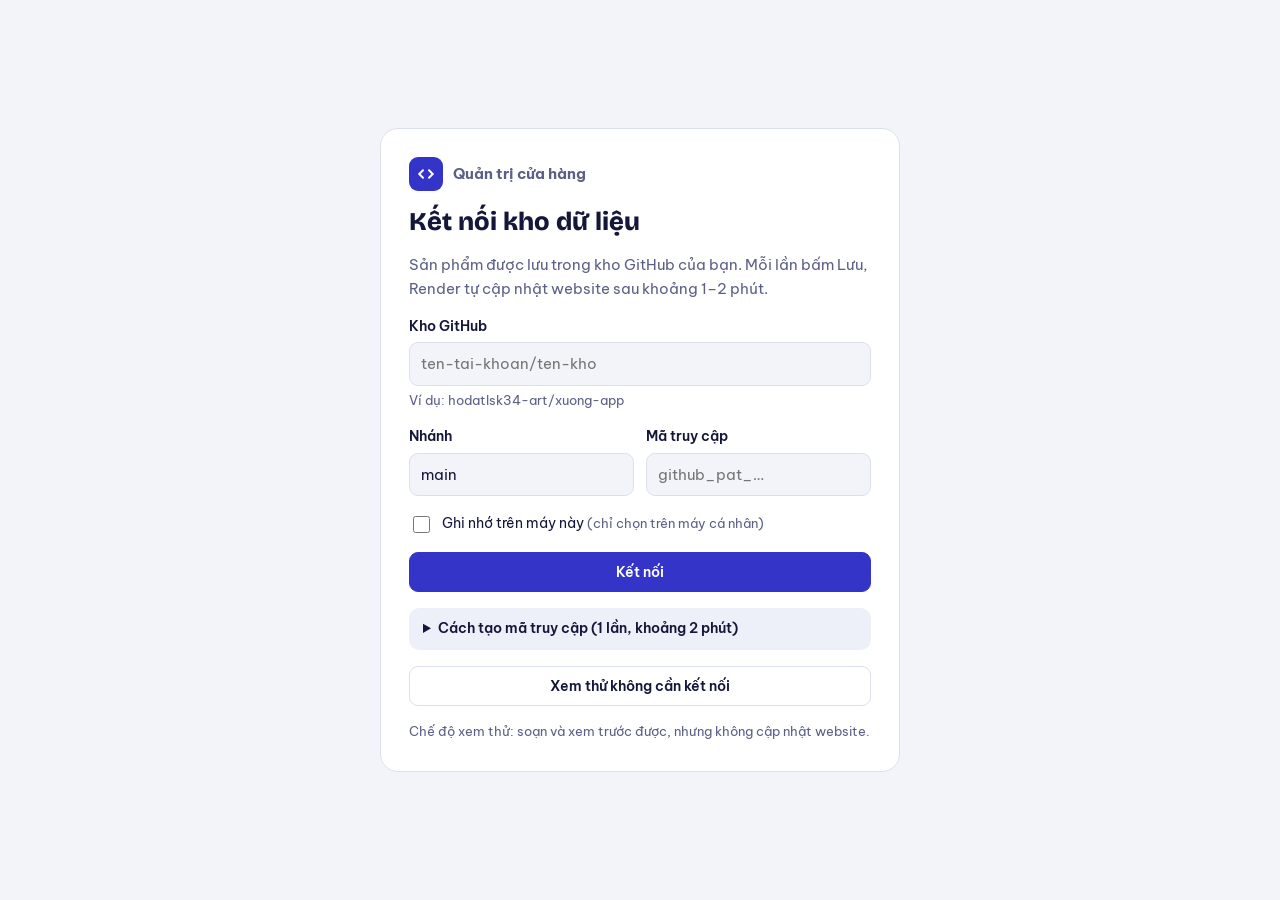
==== quan-tri.html @ 51f56c20 "Cửa hàng phần mềm + trang quản trị Co-Authored-By: Claude Opus 5.5 <noreply@anthropic.com> Claude-Se" ====
<!doctype html>
<html lang="vi">
<head>
<meta charset="utf-8">
<meta name="viewport" content="width=device-width, initial-scale=1, viewport-fit=cover">
<meta name="robots" content="noindex, nofollow">
<title>Quản trị cửa hàng</title>
<link rel="preconnect" href="https://fonts.googleapis.com">
<link rel="preconnect" href="https://fonts.gstatic.com" crossorigin>
<link rel="stylesheet" href="https://fonts.googleapis.com/css2?family=Bricolage+Grotesque:opsz,wght@12..96,600;12..96,800&family=Be+Vietnam+Pro:wght@400;500;600;700&family=JetBrains+Mono:wght@400;600&display=swap">
<link rel="stylesheet" href="assets/admin.css">
</head>
<body>
<div id="app"></div>
<script src="assets/admin.js"></script>
</body>
</html>
---- assets/admin.css ----
/* Trang quản trị — bàn làm việc: cột soạn thảo bên trái, thẻ xem trước + danh sách kiểm tra bên phải */
:root{
  --bg:#f3f4fa; --surface:#ffffff; --surface-2:#eef0f9; --ink:#14163a; --muted:#5c6085; --line:#dcdff0;
  --accent:#3434c9; --accent-ink:#ffffff; --accent-soft:#e8e9fc;
  --ok:#147a4a; --ok-soft:#dff3e8; --warn:#94570a; --warn-soft:#fdf0d6; --bad:#b42318; --bad-soft:#fde8e6;
  --mark:#ffe066; --mark-ink:#2b2400;
  --f-display:"Bricolage Grotesque","Be Vietnam Pro",system-ui,sans-serif;
  --f-body:"Be Vietnam Pro",system-ui,-apple-system,"Segoe UI",sans-serif;
  --f-mono:"JetBrains Mono",ui-monospace,Menlo,Consolas,monospace;
}
@media (prefers-color-scheme: dark){:root:not([data-theme="light"]){
  --bg:#0e0f22; --surface:#171933; --surface-2:#1f2245; --ink:#e9eaff; --muted:#a2a6cc; --line:#2b2e55;
  --accent:#8f91ff; --accent-ink:#0e0f22; --accent-soft:#25285c;
  --ok:#5fd39a; --ok-soft:#173a2b; --warn:#f2b75a; --warn-soft:#3a2c12; --bad:#ff8a80; --bad-soft:#3d1a18; color-scheme:dark}}
:root[data-theme="dark"]{
  --bg:#0e0f22; --surface:#171933; --surface-2:#1f2245; --ink:#e9eaff; --muted:#a2a6cc; --line:#2b2e55;
  --accent:#8f91ff; --accent-ink:#0e0f22; --accent-soft:#25285c;
  --ok:#5fd39a; --ok-soft:#173a2b; --warn:#f2b75a; --warn-soft:#3a2c12; --bad:#ff8a80; --bad-soft:#3d1a18; color-scheme:dark}
*{box-sizing:border-box}
html{overflow-x:hidden}
body{margin:0;background:var(--bg);color:var(--ink);font-family:var(--f-body);font-size:15px;line-height:1.55}
body::before{content:"";position:fixed;inset:0 0 auto;height:env(safe-area-inset-top,0px);z-index:40;background:var(--surface)}
h1,h2,h3{font-family:var(--f-display);margin:0;line-height:1.2}
a{color:var(--accent)}
:focus-visible{outline:2px solid var(--accent);outline-offset:2px}
.wrap{max-width:1240px;margin:0 auto;padding-left:max(16px,env(safe-area-inset-left,0px));padding-right:max(16px,env(safe-area-inset-right,0px))}
.muted{color:var(--muted)}
.mono{font-family:var(--f-mono);font-size:.8rem}
.small{font-size:.84rem}

.btn{display:inline-flex;align-items:center;justify-content:center;gap:6px;min-height:40px;border:1px solid var(--line);border-radius:9px;padding:8px 14px;font:inherit;font-weight:600;font-size:.9rem;cursor:pointer;background:var(--surface);color:var(--ink);text-decoration:none;white-space:nowrap}
.btn:hover{border-color:var(--accent)}
.btn:disabled{opacity:.5;cursor:not-allowed}
.btn-primary{background:var(--accent);border-color:var(--accent);color:var(--accent-ink)}
.btn-danger{color:var(--bad)}
.btn-sm{min-height:32px;padding:4px 10px;font-size:.82rem}
.btn-icon{min-width:32px;min-height:32px;padding:0 8px}
.pill{display:inline-flex;align-items:center;gap:5px;font-size:.74rem;font-weight:600;padding:2px 8px;border-radius:99px;background:var(--surface-2);color:var(--muted);white-space:nowrap}
.pill.ok{background:var(--ok-soft);color:var(--ok)}
.pill.warn{background:var(--warn-soft);color:var(--warn)}
.pill.bad{background:var(--bad-soft);color:var(--bad)}
.pill.ac{background:var(--accent-soft);color:var(--accent)}

/* login */
.login{min-height:100vh;display:grid;place-items:center;padding-block:32px}
.login-card{width:min(520px,100%);background:var(--surface);border:1px solid var(--line);border-radius:18px;padding:28px;display:grid;gap:16px}
.login-card h1{font-size:1.6rem;font-weight:800}
.logo{display:flex;align-items:center;gap:10px}
.logo span{width:34px;height:34px;border-radius:9px;background:var(--accent);display:grid;place-items:center}
details.help{background:var(--surface-2);border-radius:10px;padding:10px 14px;font-size:.88rem}
details.help summary{cursor:pointer;font-weight:600}
details.help ol{padding-left:20px;margin:8px 0 0}
.err{background:var(--bad-soft);color:var(--bad);border-radius:9px;padding:8px 12px;font-size:.88rem}
.info{background:var(--warn-soft);color:var(--warn);border-radius:9px;padding:8px 12px;font-size:.88rem}

/* fields */
.field{display:grid;gap:5px}
.field>span{font-weight:600;font-size:.86rem}
.field small{color:var(--muted);font-size:.8rem}
input[type=text],input[type=password],input[type=url],input[type=email],input[type=date],input[type=number],input:not([type]),select,textarea{
  width:100%;font:inherit;color:var(--ink);background:var(--bg);border:1px solid var(--line);border-radius:9px;padding:9px 11px;min-height:40px}
textarea{resize:vertical;min-height:84px;line-height:1.5}
input:focus,select:focus,textarea:focus{outline:none;border-color:var(--accent);box-shadow:0 0 0 3px var(--accent-soft)}
.check{display:flex;gap:9px;align-items:flex-start;font-size:.9rem;cursor:pointer}
.check input{margin-top:4px;accent-color:var(--accent);width:17px;height:17px;flex:none}
.g2{display:grid;grid-template-columns:1fr 1fr;gap:12px}
.g3{display:grid;grid-template-columns:repeat(3,1fr);gap:12px}
@media (max-width:640px){.g2,.g3{grid-template-columns:1fr}}
.count{float:right;font-weight:400;color:var(--muted);font-size:.78rem;font-variant-numeric:tabular-nums}

/* app bar */
.bar{position:sticky;top:env(safe-area-inset-top,0px);z-index:30;background:var(--surface);border-bottom:1px solid var(--line)}
.bar .wrap{display:flex;align-items:center;gap:12px;min-height:60px;flex-wrap:wrap;padding-block:8px}
.bar .logo b{font-family:var(--f-display);font-size:1.05rem}
.tabsnav{display:flex;gap:2px;margin-left:8px}
.tabsnav button{border:0;background:none;font:inherit;font-weight:500;color:var(--muted);padding:8px 12px;border-radius:8px;cursor:pointer}
.tabsnav button[aria-current="page"]{background:var(--accent-soft);color:var(--ink)}
.bar .right{margin-left:auto;display:flex;align-items:center;gap:8px;flex-wrap:wrap}
.dirty{font-size:.82rem;color:var(--warn);font-weight:600}
@media (max-width:760px){.bar{position:static}.tabsnav{margin-left:0}}

/* list */
.page{padding-block:24px 64px}
.page-head{display:flex;justify-content:space-between;align-items:center;gap:12px;flex-wrap:wrap;margin-bottom:16px}
.page-head h1{font-size:1.5rem;font-weight:800}
.plist{display:grid;gap:10px}
.prow{display:grid;grid-template-columns:112px 1fr auto;gap:16px;align-items:center;background:var(--surface);border:1px solid var(--line);border-radius:14px;padding:10px}
.prow>*{min-width:0}
.thumb{aspect-ratio:16/10;width:100%;border-radius:9px;object-fit:cover;background:var(--surface-2);display:grid;place-items:center;color:#fff;font-family:var(--f-display);font-weight:800;font-size:1.4rem;overflow:hidden}
.prow h3{font-size:1.05rem;font-weight:800;display:flex;gap:8px;align-items:center;flex-wrap:wrap}
.prow .meta{display:flex;gap:6px;flex-wrap:wrap;margin-top:6px}
.prow .acts{display:flex;gap:6px;flex-wrap:wrap;justify-content:flex-end}
.meter{height:6px;background:var(--surface-2);border-radius:99px;overflow:hidden;margin-top:8px;max-width:240px}
.meter i{display:block;height:100%;background:var(--ok);border-radius:99px}
@media (max-width:700px){.prow{grid-template-columns:84px 1fr}.prow .acts{grid-column:1/-1;justify-content:flex-start}}
.emptybox{text-align:center;padding:48px 16px;border:2px dashed var(--line);border-radius:16px;color:var(--muted);display:grid;gap:12px;justify-items:center}

/* editor */
.ed{display:grid;grid-template-columns:minmax(0,1fr) 340px;gap:24px;align-items:start}
@media (max-width:1000px){.ed{grid-template-columns:1fr}}
.ed-head{display:flex;align-items:center;gap:10px;flex-wrap:wrap;margin-bottom:16px}
.ed-head h1{font-size:1.4rem;font-weight:800;margin-right:auto;min-width:0;overflow-wrap:anywhere}
.secnav{display:flex;gap:6px;flex-wrap:wrap;margin-bottom:14px}
.secnav a{font-size:.82rem;text-decoration:none;color:var(--muted);border:1px solid var(--line);border-radius:99px;padding:4px 10px;background:var(--surface)}
.secnav a.done{color:var(--ok);border-color:var(--ok)}
.box{background:var(--surface);border:1px solid var(--line);border-radius:16px;padding:18px;display:grid;gap:14px;margin-bottom:16px;scroll-margin-top:80px}
.box h2{font-size:1.1rem;font-weight:800;display:flex;align-items:center;gap:10px}
.box h2 .n{width:26px;height:26px;border-radius:8px;background:var(--accent-soft);color:var(--accent);display:grid;place-items:center;font-size:.85rem;flex:none}
.box .lead{margin:-6px 0 0;color:var(--muted);font-size:.86rem}
.chipset{display:flex;gap:6px;flex-wrap:wrap}
.chipset button{border:1px solid var(--line);background:var(--bg);color:var(--ink);border-radius:99px;padding:5px 12px;font:inherit;font-size:.85rem;cursor:pointer}
.chipset button[aria-pressed="true"]{background:var(--accent);border-color:var(--accent);color:var(--accent-ink)}
.swatches{display:flex;gap:6px;align-items:center;flex-wrap:wrap}
.swatches button{width:28px;height:28px;border-radius:8px;border:2px solid transparent;cursor:pointer}
.swatches button[aria-pressed="true"]{border-color:var(--ink)}
.swatches input[type=color]{width:40px;height:32px;border:1px solid var(--line);border-radius:8px;padding:2px;background:var(--bg)}
.drop{border:2px dashed var(--line);border-radius:14px;padding:22px;text-align:center;color:var(--muted);cursor:pointer;display:grid;gap:6px;justify-items:center;background:var(--bg)}
.drop.over{border-color:var(--accent);background:var(--accent-soft);color:var(--ink)}
.drop b{color:var(--ink)}
.imgs{display:grid;grid-template-columns:repeat(auto-fill,minmax(180px,1fr));gap:12px}
.img{border:1px solid var(--line);border-radius:12px;overflow:hidden;background:var(--bg);display:grid}
.img .ph{position:relative}
.img img{aspect-ratio:16/10;width:100%;object-fit:cover;display:block}
.img .cov{position:absolute;left:8px;top:8px}
.img .tools{display:flex;gap:4px;padding:6px;justify-content:space-between;align-items:center}
.img input{border-radius:0;border-width:1px 0 0;min-height:36px;font-size:.84rem}
.rows{display:grid;gap:10px}
.rowi{display:grid;grid-template-columns:minmax(0,1fr) auto;gap:8px;align-items:start;background:var(--bg);border:1px solid var(--line);border-radius:12px;padding:10px}
.rowi .fl{display:grid;gap:8px;min-width:0}
.rowi .tl{display:flex;flex-direction:column;gap:4px}
.rowi input,.rowi textarea{background:var(--surface)}
.plans-ed{display:grid;grid-template-columns:repeat(auto-fit,minmax(230px,1fr));gap:12px}
.plan-ed{border:1px solid var(--line);border-radius:14px;padding:12px;display:grid;gap:10px;background:var(--bg)}
.plan-ed.hot{border:2px solid var(--accent)}
.plan-ed input,.plan-ed textarea,.plan-ed select{background:var(--surface)}
.plan-ed .ph{display:flex;justify-content:space-between;align-items:center;gap:6px}
.addbar{display:flex;gap:8px;flex-wrap:wrap}
details.quick{font-size:.88rem}
details.quick summary{cursor:pointer;color:var(--accent);font-weight:600}
details.quick textarea{margin-top:8px}

/* side */
.side{position:sticky;top:76px;display:grid;gap:14px}
@media (max-width:1000px){.side{position:static}}
.pcard{background:var(--surface);border:1px solid var(--line);border-radius:16px;overflow:hidden}
.pcard .thumb{border-radius:0}
.pcard .b{padding:12px 14px;display:grid;gap:6px}
.pcard h3{font-size:1.05rem;font-weight:800}
.pcard p{margin:0;color:var(--muted);font-size:.86rem}
.pcard .foot{display:flex;justify-content:space-between;border-top:1px solid var(--line);padding-top:8px;font-size:.86rem;font-weight:600}
.checklist{background:var(--surface);border:1px solid var(--line);border-radius:16px;padding:14px;display:grid;gap:8px}
.checklist h3{font-size:.98rem;font-weight:800;display:flex;justify-content:space-between}
.checklist ul{list-style:none;margin:0;padding:0;display:grid;gap:6px;font-size:.86rem}
.checklist li{display:flex;gap:8px;align-items:flex-start}
.checklist li i{flex:none;width:18px;height:18px;border-radius:50%;margin-top:2px;display:grid;place-items:center;font-style:normal;font-size:.7rem;font-weight:800}
.checklist li.y i{background:var(--ok-soft);color:var(--ok)}
.checklist li.n i{background:var(--surface-2);color:var(--muted)}
.checklist li.r.n i{background:var(--bad-soft);color:var(--bad)}
.checklist li a{color:inherit}

/* dialogs */
dialog{border:0;border-radius:16px;padding:0;background:var(--surface);color:var(--ink);width:min(520px,calc(100vw - 24px));box-shadow:0 30px 80px -20px rgba(0,0,0,.5)}
dialog::backdrop{background:rgba(10,12,30,.6)}
.dlg{padding:22px;display:grid;gap:14px}
.dlg .acts{display:flex;gap:8px;justify-content:flex-end;flex-wrap:wrap}
dialog.pv{width:calc(100vw - 24px);max-width:1400px;height:calc(100vh - 24px);max-height:none}
.pv-wrap{display:grid;grid-template-rows:auto 1fr;height:100%}
.pv-bar{display:flex;gap:8px;align-items:center;padding:10px 14px;border-bottom:1px solid var(--line);flex-wrap:wrap}
.pv-stage{background:var(--surface-2);display:grid;justify-items:center;overflow:auto;padding:12px}
.pv-stage iframe{border:1px solid var(--line);border-radius:10px;background:#fff;width:100%;height:100%;min-height:500px}
.pv-stage.phone iframe{width:390px;max-width:100%}
.toast{position:fixed;left:50%;transform:translateX(-50%);bottom:calc(20px + env(safe-area-inset-bottom,0px));background:var(--ink);color:var(--bg);padding:10px 16px;border-radius:10px;font-size:.9rem;z-index:80;max-width:calc(100vw - 32px)}
.progress{display:grid;gap:6px;font-size:.88rem}
.progress .meter{max-width:none;height:8px}
@media (prefers-reduced-motion:reduce){*{transition:none!important}}
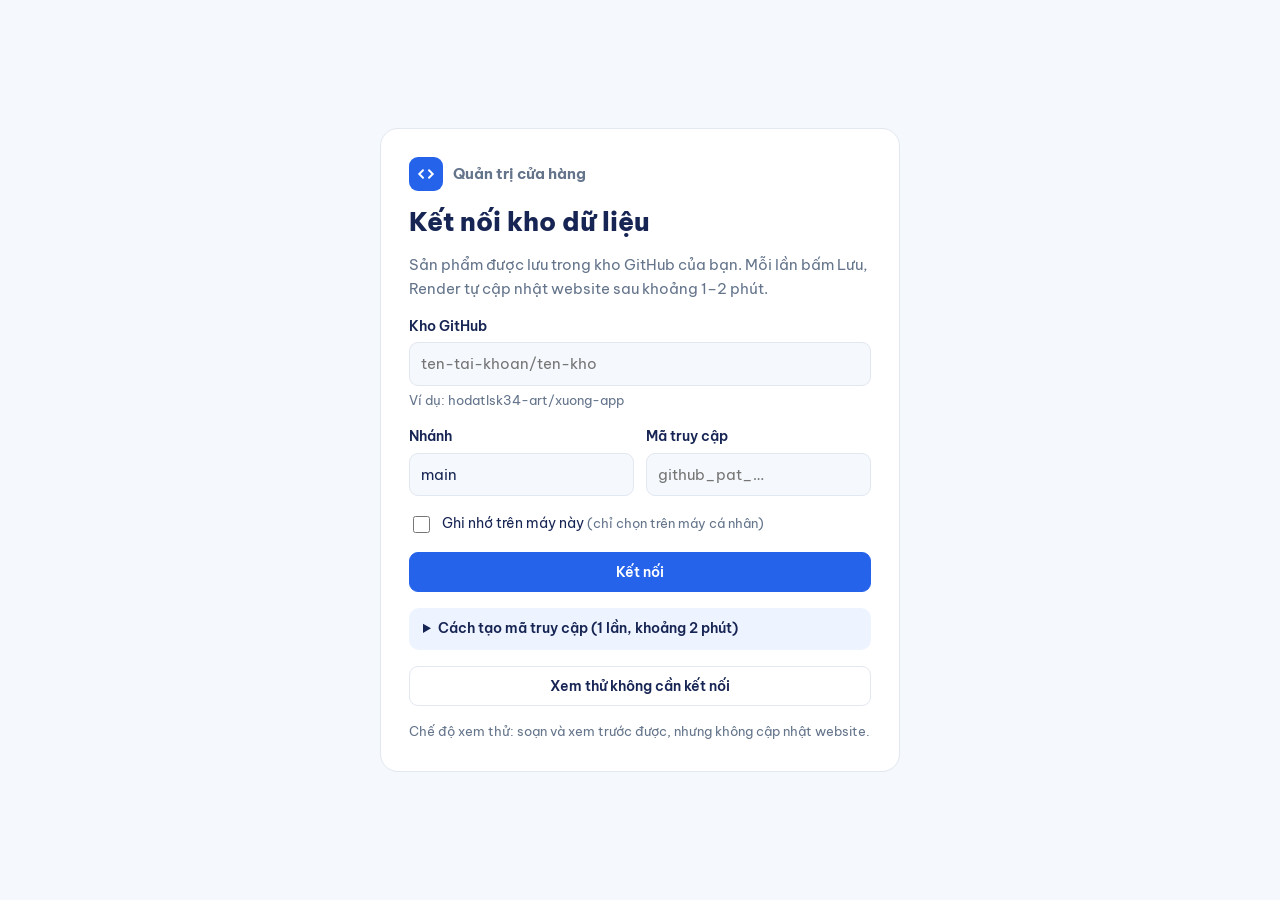
==== commit 4057c3aa: "Nâng cấp giao diện HodaTech theo đề xuất 11/2026 - Hệ màu Modern SaaS Light (#2563EB, #06B6D4, #F5F8" ====
--- a/quan-tri.html
+++ b/quan-tri.html
@@ -4,10 +4,10 @@
 <meta charset="utf-8">
 <meta name="viewport" content="width=device-width, initial-scale=1, viewport-fit=cover">
 <meta name="robots" content="noindex, nofollow">
-<title>Quản trị cửa hàng</title>
+<title>Quản trị · HodaTech</title>
 <link rel="preconnect" href="https://fonts.googleapis.com">
 <link rel="preconnect" href="https://fonts.gstatic.com" crossorigin>
-<link rel="stylesheet" href="https://fonts.googleapis.com/css2?family=Bricolage+Grotesque:opsz,wght@12..96,600;12..96,800&family=Be+Vietnam+Pro:wght@400;500;600;700&family=JetBrains+Mono:wght@400;600&display=swap">
+<link rel="stylesheet" href="https://fonts.googleapis.com/css2?family=Be+Vietnam+Pro:wght@400;500;600;700;800&display=swap">
 <link rel="stylesheet" href="assets/admin.css">
 </head>
 <body>
--- a/assets/admin.css
+++ b/assets/admin.css
@@ -1,12 +1,12 @@
 /* Trang quản trị — bàn làm việc: cột soạn thảo bên trái, thẻ xem trước + danh sách kiểm tra bên phải */
 :root{
-  --bg:#f3f4fa; --surface:#ffffff; --surface-2:#eef0f9; --ink:#14163a; --muted:#5c6085; --line:#dcdff0;
-  --accent:#3434c9; --accent-ink:#ffffff; --accent-soft:#e8e9fc;
-  --ok:#147a4a; --ok-soft:#dff3e8; --warn:#94570a; --warn-soft:#fdf0d6; --bad:#b42318; --bad-soft:#fde8e6;
-  --mark:#ffe066; --mark-ink:#2b2400;
-  --f-display:"Bricolage Grotesque","Be Vietnam Pro",system-ui,sans-serif;
+  --bg:#F5F8FC; --surface:#ffffff; --surface-2:#EEF4FF; --ink:#172554; --muted:#64748B; --line:#E2E8F0;
+  --accent:#2563EB; --accent-ink:#ffffff; --accent-soft:#EFF6FF;
+  --ok:#16A34A; --ok-soft:#F0FDF4; --warn:#B45309; --warn-soft:#FFFBEB; --bad:#DC2626; --bad-soft:#FEF2F2;
+  --mark:#06B6D4; --mark-ink:#ffffff;
+  --f-display:"Be Vietnam Pro",system-ui,sans-serif;
   --f-body:"Be Vietnam Pro",system-ui,-apple-system,"Segoe UI",sans-serif;
-  --f-mono:"JetBrains Mono",ui-monospace,Menlo,Consolas,monospace;
+  --f-mono:ui-monospace,Menlo,Consolas,monospace;
 }
 @media (prefers-color-scheme: dark){:root:not([data-theme="light"]){
   --bg:#0e0f22; --surface:#171933; --surface-2:#1f2245; --ink:#e9eaff; --muted:#a2a6cc; --line:#2b2e55;
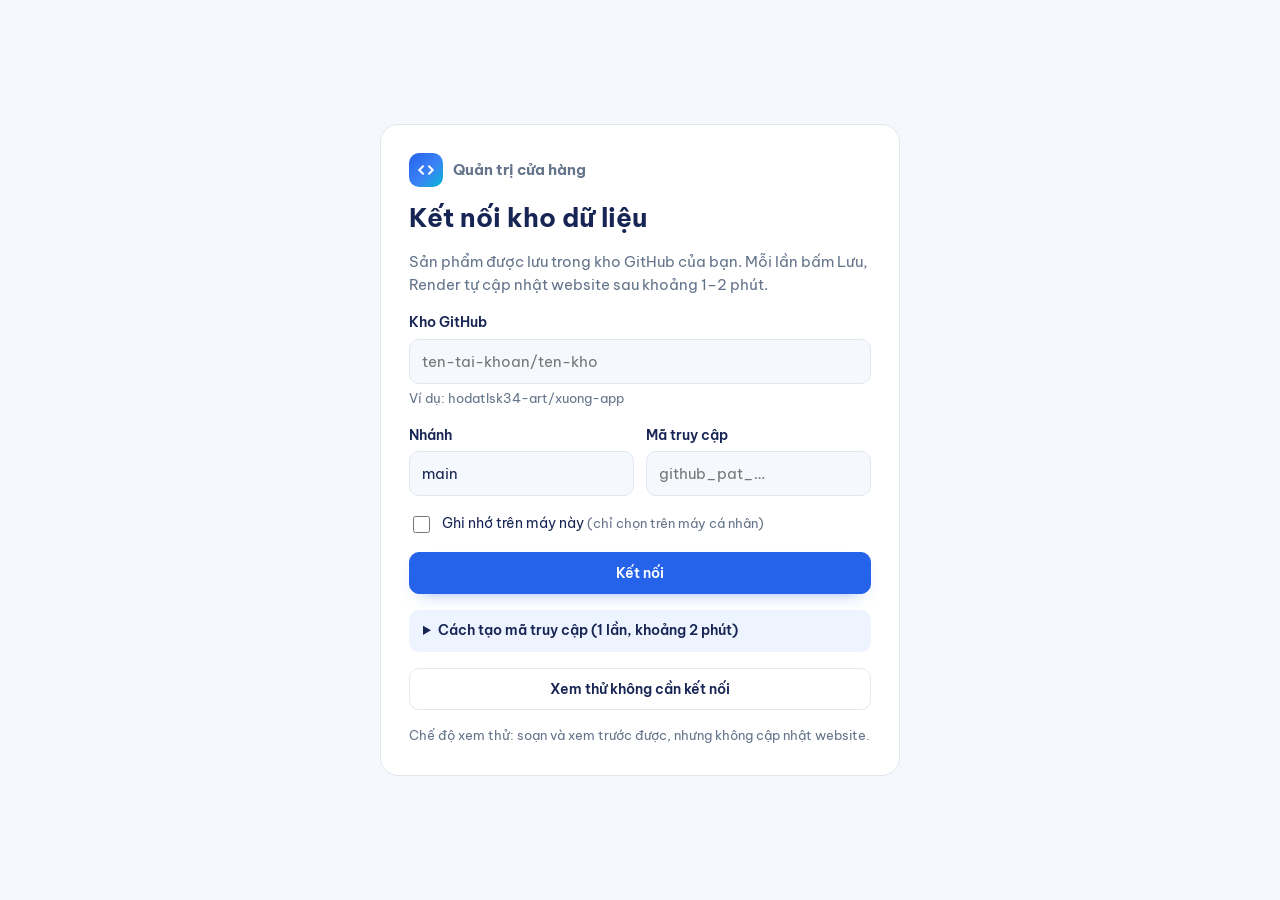
==== commit 7f0ff9fb: "Giao diện V2: design system, trang chủ, danh mục/chi tiết, trang phụ, admin - Design system mới (tok" ====
--- a/quan-tri.html
+++ b/quan-tri.html
@@ -7,7 +7,7 @@
 <title>Quản trị · HodaTech</title>
 <link rel="preconnect" href="https://fonts.googleapis.com">
 <link rel="preconnect" href="https://fonts.gstatic.com" crossorigin>
-<link rel="stylesheet" href="https://fonts.googleapis.com/css2?family=Be+Vietnam+Pro:wght@400;500;600;700;800&display=swap">
+<link rel="stylesheet" href="https://fonts.googleapis.com/css2?family=Be+Vietnam+Pro:wght@400;500;600;700&display=swap">
 <link rel="stylesheet" href="assets/admin.css">
 </head>
 <body>
--- a/assets/admin.css
+++ b/assets/admin.css
@@ -1,7 +1,8 @@
-/* Trang quản trị — bàn làm việc: cột soạn thảo bên trái, thẻ xem trước + danh sách kiểm tra bên phải */
+/* Trang quản trị HodaTech V2 — đồng bộ design system cửa hàng (màu, chữ, nút 10px, focus, vùng chạm).
+   Bố cục: cột soạn thảo bên trái, thẻ xem trước + danh sách kiểm tra bên phải. Không đổi luồng lưu/commit. */
 :root{
   --bg:#F5F8FC; --surface:#ffffff; --surface-2:#EEF4FF; --ink:#172554; --muted:#64748B; --line:#E2E8F0;
-  --accent:#2563EB; --accent-ink:#ffffff; --accent-soft:#EFF6FF;
+  --accent:#2563EB; --accent-dark:#1D4ED8; --accent-ink:#ffffff; --accent-soft:#EFF6FF;
   --ok:#16A34A; --ok-soft:#F0FDF4; --warn:#B45309; --warn-soft:#FFFBEB; --bad:#DC2626; --bad-soft:#FEF2F2;
   --mark:#06B6D4; --mark-ink:#ffffff;
   --f-display:"Be Vietnam Pro",system-ui,sans-serif;
@@ -9,12 +10,12 @@
   --f-mono:ui-monospace,Menlo,Consolas,monospace;
 }
 @media (prefers-color-scheme: dark){:root:not([data-theme="light"]){
-  --bg:#0e0f22; --surface:#171933; --surface-2:#1f2245; --ink:#e9eaff; --muted:#a2a6cc; --line:#2b2e55;
-  --accent:#8f91ff; --accent-ink:#0e0f22; --accent-soft:#25285c;
+  --bg:#0B1220; --surface:#111A2E; --surface-2:#18233D; --ink:#E2E8F0; --muted:#94A3B8; --line:#24314F;
+  --accent:#60A5FA; --accent-dark:#3B82F6; --accent-ink:#0B1220; --accent-soft:#1E3A5F;
   --ok:#5fd39a; --ok-soft:#173a2b; --warn:#f2b75a; --warn-soft:#3a2c12; --bad:#ff8a80; --bad-soft:#3d1a18; color-scheme:dark}}
 :root[data-theme="dark"]{
-  --bg:#0e0f22; --surface:#171933; --surface-2:#1f2245; --ink:#e9eaff; --muted:#a2a6cc; --line:#2b2e55;
-  --accent:#8f91ff; --accent-ink:#0e0f22; --accent-soft:#25285c;
+  --bg:#0B1220; --surface:#111A2E; --surface-2:#18233D; --ink:#E2E8F0; --muted:#94A3B8; --line:#24314F;
+  --accent:#60A5FA; --accent-dark:#3B82F6; --accent-ink:#0B1220; --accent-soft:#1E3A5F;
   --ok:#5fd39a; --ok-soft:#173a2b; --warn:#f2b75a; --warn-soft:#3a2c12; --bad:#ff8a80; --bad-soft:#3d1a18; color-scheme:dark}
 *{box-sizing:border-box}
 html{overflow-x:hidden}
@@ -22,19 +23,22 @@
 body::before{content:"";position:fixed;inset:0 0 auto;height:env(safe-area-inset-top,0px);z-index:40;background:var(--surface)}
 h1,h2,h3{font-family:var(--f-display);margin:0;line-height:1.2}
 a{color:var(--accent)}
-:focus-visible{outline:2px solid var(--accent);outline-offset:2px}
+:focus-visible{outline:3px solid color-mix(in srgb,var(--accent) 60%,transparent);outline-offset:2px;border-radius:6px}
 .wrap{max-width:1240px;margin:0 auto;padding-left:max(16px,env(safe-area-inset-left,0px));padding-right:max(16px,env(safe-area-inset-right,0px))}
 .muted{color:var(--muted)}
 .mono{font-family:var(--f-mono);font-size:.8rem}
 .small{font-size:.84rem}
 
-.btn{display:inline-flex;align-items:center;justify-content:center;gap:6px;min-height:40px;border:1px solid var(--line);border-radius:9px;padding:8px 14px;font:inherit;font-weight:600;font-size:.9rem;cursor:pointer;background:var(--surface);color:var(--ink);text-decoration:none;white-space:nowrap}
+.btn{display:inline-flex;align-items:center;justify-content:center;gap:6px;min-height:42px;border:1px solid var(--line);border-radius:10px;padding:8px 14px;font:inherit;font-weight:600;font-size:.9rem;cursor:pointer;background:var(--surface);color:var(--ink);text-decoration:none;white-space:nowrap}
 .btn:hover{border-color:var(--accent)}
 .btn:disabled{opacity:.5;cursor:not-allowed}
-.btn-primary{background:var(--accent);border-color:var(--accent);color:var(--accent-ink)}
+.btn-primary{background:var(--accent);border-color:var(--accent);color:var(--accent-ink);box-shadow:0 8px 18px -12px rgba(37,99,235,.7)}
+.btn-primary:hover{background:var(--accent-dark);border-color:var(--accent-dark)}
+.btn-danger:hover{border-color:var(--bad);background:var(--bad-soft)}
 .btn-danger{color:var(--bad)}
-.btn-sm{min-height:32px;padding:4px 10px;font-size:.82rem}
-.btn-icon{min-width:32px;min-height:32px;padding:0 8px}
+.btn-sm{min-height:36px;padding:6px 12px;font-size:.84rem}
+.btn-icon{min-width:36px;min-height:36px;padding:0 8px}
+@media (pointer:coarse){.btn,.btn-sm,.btn-icon{min-height:44px}.btn-icon{min-width:44px}}
 .pill{display:inline-flex;align-items:center;gap:5px;font-size:.74rem;font-weight:600;padding:2px 8px;border-radius:99px;background:var(--surface-2);color:var(--muted);white-space:nowrap}
 .pill.ok{background:var(--ok-soft);color:var(--ok)}
 .pill.warn{background:var(--warn-soft);color:var(--warn)}
@@ -44,9 +48,9 @@
 /* login */
 .login{min-height:100vh;display:grid;place-items:center;padding-block:32px}
 .login-card{width:min(520px,100%);background:var(--surface);border:1px solid var(--line);border-radius:18px;padding:28px;display:grid;gap:16px}
-.login-card h1{font-size:1.6rem;font-weight:800}
+.login-card h1{font-size:1.6rem;font-weight:700}
 .logo{display:flex;align-items:center;gap:10px}
-.logo span{width:34px;height:34px;border-radius:9px;background:var(--accent);display:grid;place-items:center}
+.logo span{width:34px;height:34px;border-radius:10px;background:linear-gradient(135deg,#2563EB,#3B82F6 55%,#06B6D4);display:grid;place-items:center}
 details.help{background:var(--surface-2);border-radius:10px;padding:10px 14px;font-size:.88rem}
 details.help summary{cursor:pointer;font-weight:600}
 details.help ol{padding-left:20px;margin:8px 0 0}
@@ -58,7 +62,7 @@
 .field>span{font-weight:600;font-size:.86rem}
 .field small{color:var(--muted);font-size:.8rem}
 input[type=text],input[type=password],input[type=url],input[type=email],input[type=date],input[type=number],input:not([type]),select,textarea{
-  width:100%;font:inherit;color:var(--ink);background:var(--bg);border:1px solid var(--line);border-radius:9px;padding:9px 11px;min-height:40px}
+  width:100%;font:inherit;color:var(--ink);background:var(--bg);border:1px solid var(--line);border-radius:10px;padding:10px 12px;min-height:42px}
 textarea{resize:vertical;min-height:84px;line-height:1.5}
 input:focus,select:focus,textarea:focus{outline:none;border-color:var(--accent);box-shadow:0 0 0 3px var(--accent-soft)}
 .check{display:flex;gap:9px;align-items:flex-start;font-size:.9rem;cursor:pointer}
@@ -73,8 +77,9 @@
 .bar .wrap{display:flex;align-items:center;gap:12px;min-height:60px;flex-wrap:wrap;padding-block:8px}
 .bar .logo b{font-family:var(--f-display);font-size:1.05rem}
 .tabsnav{display:flex;gap:2px;margin-left:8px}
-.tabsnav button{border:0;background:none;font:inherit;font-weight:500;color:var(--muted);padding:8px 12px;border-radius:8px;cursor:pointer}
-.tabsnav button[aria-current="page"]{background:var(--accent-soft);color:var(--ink)}
+.tabsnav button{border:0;background:none;font:inherit;font-weight:500;color:var(--muted);padding:8px 14px;min-height:40px;border-radius:10px;cursor:pointer}
+.tabsnav button:hover{color:var(--ink)}
+.tabsnav button[aria-current="page"]{background:var(--accent-soft);color:var(--accent);font-weight:600}
 .bar .right{margin-left:auto;display:flex;align-items:center;gap:8px;flex-wrap:wrap}
 .dirty{font-size:.82rem;color:var(--warn);font-weight:600}
 @media (max-width:760px){.bar{position:static}.tabsnav{margin-left:0}}
@@ -82,12 +87,12 @@
 /* list */
 .page{padding-block:24px 64px}
 .page-head{display:flex;justify-content:space-between;align-items:center;gap:12px;flex-wrap:wrap;margin-bottom:16px}
-.page-head h1{font-size:1.5rem;font-weight:800}
+.page-head h1{font-size:1.5rem;font-weight:700}
 .plist{display:grid;gap:10px}
 .prow{display:grid;grid-template-columns:112px 1fr auto;gap:16px;align-items:center;background:var(--surface);border:1px solid var(--line);border-radius:14px;padding:10px}
 .prow>*{min-width:0}
-.thumb{aspect-ratio:16/10;width:100%;border-radius:9px;object-fit:cover;background:var(--surface-2);display:grid;place-items:center;color:#fff;font-family:var(--f-display);font-weight:800;font-size:1.4rem;overflow:hidden}
-.prow h3{font-size:1.05rem;font-weight:800;display:flex;gap:8px;align-items:center;flex-wrap:wrap}
+.thumb{aspect-ratio:16/10;width:100%;border-radius:9px;object-fit:cover;background:var(--surface-2);display:grid;place-items:center;color:#fff;font-family:var(--f-display);font-weight:700;font-size:1.4rem;overflow:hidden}
+.prow h3{font-size:1.05rem;font-weight:700;display:flex;gap:8px;align-items:center;flex-wrap:wrap}
 .prow .meta{display:flex;gap:6px;flex-wrap:wrap;margin-top:6px}
 .prow .acts{display:flex;gap:6px;flex-wrap:wrap;justify-content:flex-end}
 .meter{height:6px;background:var(--surface-2);border-radius:99px;overflow:hidden;margin-top:8px;max-width:240px}
@@ -99,12 +104,12 @@
 .ed{display:grid;grid-template-columns:minmax(0,1fr) 340px;gap:24px;align-items:start}
 @media (max-width:1000px){.ed{grid-template-columns:1fr}}
 .ed-head{display:flex;align-items:center;gap:10px;flex-wrap:wrap;margin-bottom:16px}
-.ed-head h1{font-size:1.4rem;font-weight:800;margin-right:auto;min-width:0;overflow-wrap:anywhere}
+.ed-head h1{font-size:1.4rem;font-weight:700;margin-right:auto;min-width:0;overflow-wrap:anywhere}
 .secnav{display:flex;gap:6px;flex-wrap:wrap;margin-bottom:14px}
 .secnav a{font-size:.82rem;text-decoration:none;color:var(--muted);border:1px solid var(--line);border-radius:99px;padding:4px 10px;background:var(--surface)}
 .secnav a.done{color:var(--ok);border-color:var(--ok)}
 .box{background:var(--surface);border:1px solid var(--line);border-radius:16px;padding:18px;display:grid;gap:14px;margin-bottom:16px;scroll-margin-top:80px}
-.box h2{font-size:1.1rem;font-weight:800;display:flex;align-items:center;gap:10px}
+.box h2{font-size:1.1rem;font-weight:700;display:flex;align-items:center;gap:10px}
 .box h2 .n{width:26px;height:26px;border-radius:8px;background:var(--accent-soft);color:var(--accent);display:grid;place-items:center;font-size:.85rem;flex:none}
 .box .lead{margin:-6px 0 0;color:var(--muted);font-size:.86rem}
 .chipset{display:flex;gap:6px;flex-wrap:wrap}
@@ -145,14 +150,14 @@
 .pcard{background:var(--surface);border:1px solid var(--line);border-radius:16px;overflow:hidden}
 .pcard .thumb{border-radius:0}
 .pcard .b{padding:12px 14px;display:grid;gap:6px}
-.pcard h3{font-size:1.05rem;font-weight:800}
+.pcard h3{font-size:1.05rem;font-weight:700}
 .pcard p{margin:0;color:var(--muted);font-size:.86rem}
 .pcard .foot{display:flex;justify-content:space-between;border-top:1px solid var(--line);padding-top:8px;font-size:.86rem;font-weight:600}
 .checklist{background:var(--surface);border:1px solid var(--line);border-radius:16px;padding:14px;display:grid;gap:8px}
-.checklist h3{font-size:.98rem;font-weight:800;display:flex;justify-content:space-between}
+.checklist h3{font-size:.98rem;font-weight:700;display:flex;justify-content:space-between}
 .checklist ul{list-style:none;margin:0;padding:0;display:grid;gap:6px;font-size:.86rem}
 .checklist li{display:flex;gap:8px;align-items:flex-start}
-.checklist li i{flex:none;width:18px;height:18px;border-radius:50%;margin-top:2px;display:grid;place-items:center;font-style:normal;font-size:.7rem;font-weight:800}
+.checklist li i{flex:none;width:18px;height:18px;border-radius:50%;margin-top:2px;display:grid;place-items:center;font-style:normal;font-size:.7rem;font-weight:700}
 .checklist li.y i{background:var(--ok-soft);color:var(--ok)}
 .checklist li.n i{background:var(--surface-2);color:var(--muted)}
 .checklist li.r.n i{background:var(--bad-soft);color:var(--bad)}
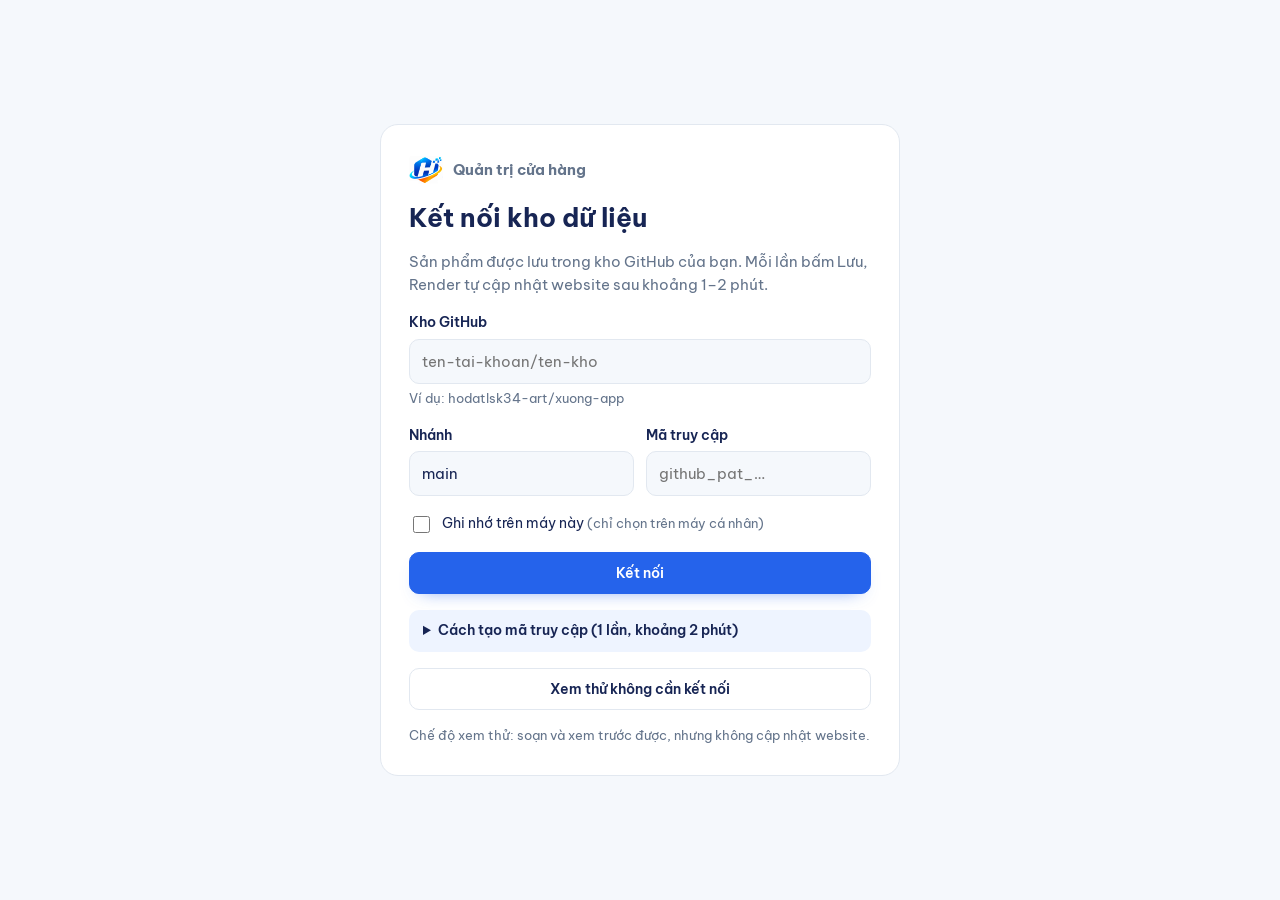
==== commit 83a3d6ca: "Thay logo HodaTech chính thức vào header, footer, admin và favicon - assets/img: logo.webp (nền tron" ====
--- a/quan-tri.html
+++ b/quan-tri.html
@@ -9,6 +9,7 @@
 <link rel="preconnect" href="https://fonts.gstatic.com" crossorigin>
 <link rel="stylesheet" href="https://fonts.googleapis.com/css2?family=Be+Vietnam+Pro:wght@400;500;600;700&display=swap">
 <link rel="stylesheet" href="assets/admin.css">
+<link rel="icon" type="image/png" sizes="64x64" href="assets/img/favicon.png">
 </head>
 <body>
 <div id="app"></div>
--- a/assets/admin.css
+++ b/assets/admin.css
@@ -50,7 +50,7 @@
 .login-card{width:min(520px,100%);background:var(--surface);border:1px solid var(--line);border-radius:18px;padding:28px;display:grid;gap:16px}
 .login-card h1{font-size:1.6rem;font-weight:700}
 .logo{display:flex;align-items:center;gap:10px}
-.logo span{width:34px;height:34px;border-radius:10px;background:linear-gradient(135deg,#2563EB,#3B82F6 55%,#06B6D4);display:grid;place-items:center}
+.logo img{width:34px;height:34px;border-radius:8px;display:block}
 details.help{background:var(--surface-2);border-radius:10px;padding:10px 14px;font-size:.88rem}
 details.help summary{cursor:pointer;font-weight:600}
 details.help ol{padding-left:20px;margin:8px 0 0}
